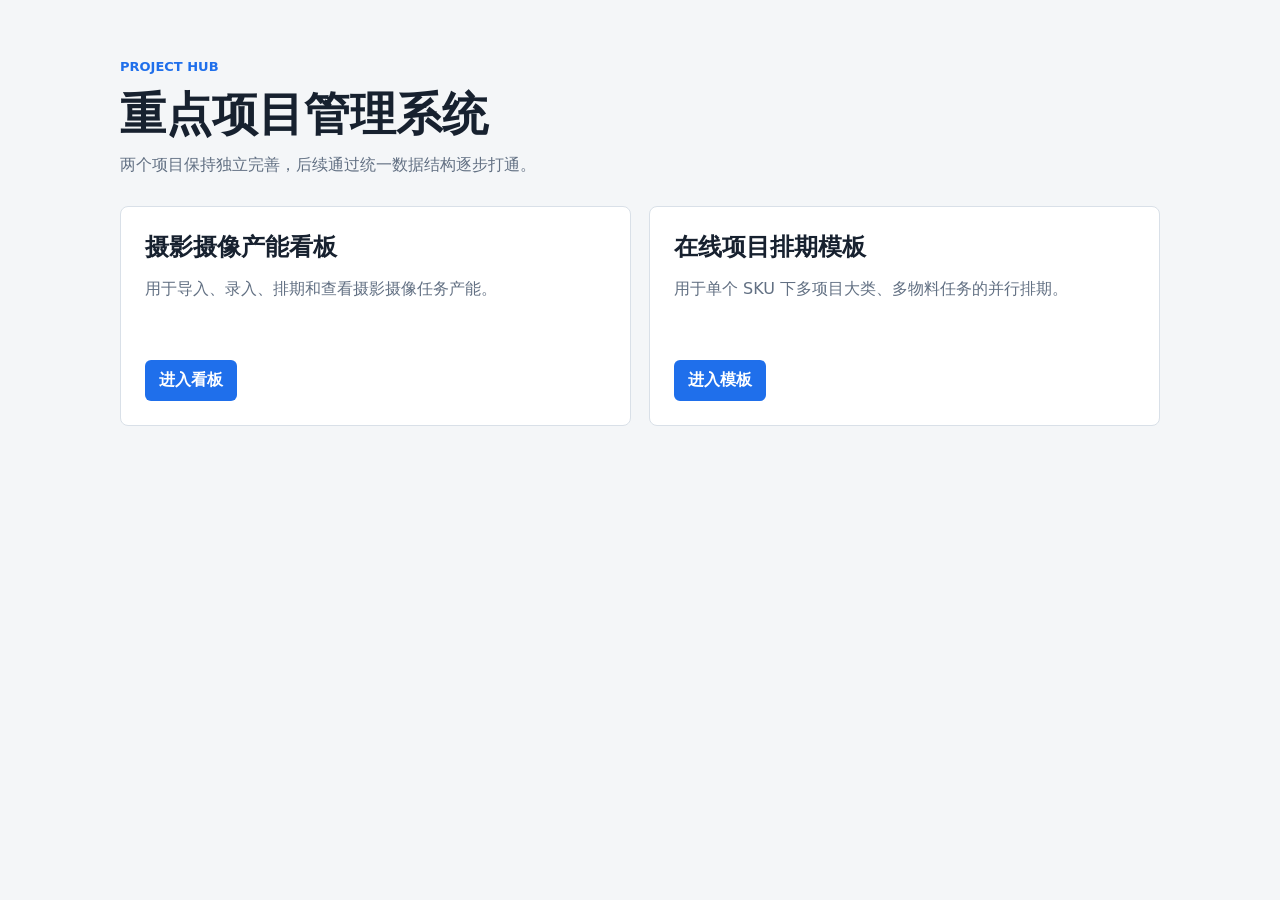
==== index.html @ 5977ead1 "Sync capacity dashboard system" ====
<!doctype html>
<html lang="zh-CN">
  <head>
    <meta charset="UTF-8" />
    <meta name="viewport" content="width=device-width, initial-scale=1.0" />
    <title>重点项目管理系统</title>
    <style>
      :root {
        color-scheme: light;
        --bg: #f4f6f8;
        --text: #17212f;
        --muted: #627083;
        --line: #d9e0e8;
        --surface: #ffffff;
        --primary: #1f6feb;
      }

      * {
        box-sizing: border-box;
      }

      body {
        margin: 0;
        min-height: 100vh;
        font-family: "Microsoft YaHei", "PingFang SC", system-ui, sans-serif;
        color: var(--text);
        background: var(--bg);
      }

      main {
        width: min(1040px, calc(100% - 40px));
        margin: 0 auto;
        padding: 56px 0;
      }

      header {
        margin-bottom: 28px;
      }

      p {
        margin: 0;
        color: var(--muted);
        line-height: 1.7;
      }

      h1 {
        margin: 0 0 10px;
        font-size: clamp(30px, 4vw, 46px);
        line-height: 1.15;
      }

      .eyebrow {
        margin-bottom: 10px;
        font-size: 13px;
        font-weight: 700;
        letter-spacing: 0;
        color: var(--primary);
        text-transform: uppercase;
      }

      .project-list {
        display: grid;
        grid-template-columns: repeat(2, minmax(0, 1fr));
        gap: 18px;
      }

      .project-card {
        display: flex;
        min-height: 220px;
        padding: 24px;
        border: 1px solid var(--line);
        border-radius: 8px;
        background: var(--surface);
        color: inherit;
        text-decoration: none;
        flex-direction: column;
        justify-content: space-between;
      }

      .project-card h2 {
        margin: 0 0 12px;
        font-size: 24px;
      }

      .project-card span {
        display: inline-flex;
        width: fit-content;
        margin-top: 22px;
        padding: 10px 14px;
        border-radius: 6px;
        background: var(--primary);
        color: #ffffff;
        font-weight: 700;
      }

      @media (max-width: 760px) {
        main {
          width: min(100% - 28px, 1040px);
          padding: 32px 0;
        }

        .project-list {
          grid-template-columns: 1fr;
        }
      }
    </style>
  </head>
  <body>
    <main>
      <header>
        <p class="eyebrow">Project Hub</p>
        <h1>重点项目管理系统</h1>
        <p>两个项目保持独立完善，后续通过统一数据结构逐步打通。</p>
      </header>

      <section class="project-list" aria-label="项目入口">
        <a class="project-card" href="./projects/capacity-board/index.html">
          <div>
            <h2>摄影摄像产能看板</h2>
            <p>用于导入、录入、排期和查看摄影摄像任务产能。</p>
          </div>
          <span>进入看板</span>
        </a>

        <a class="project-card" href="./projects/timeline-template/index.html">
          <div>
            <h2>在线项目排期模板</h2>
            <p>用于单个 SKU 下多项目大类、多物料任务的并行排期。</p>
          </div>
          <span>进入模板</span>
        </a>
      </section>
    </main>
  </body>
</html>
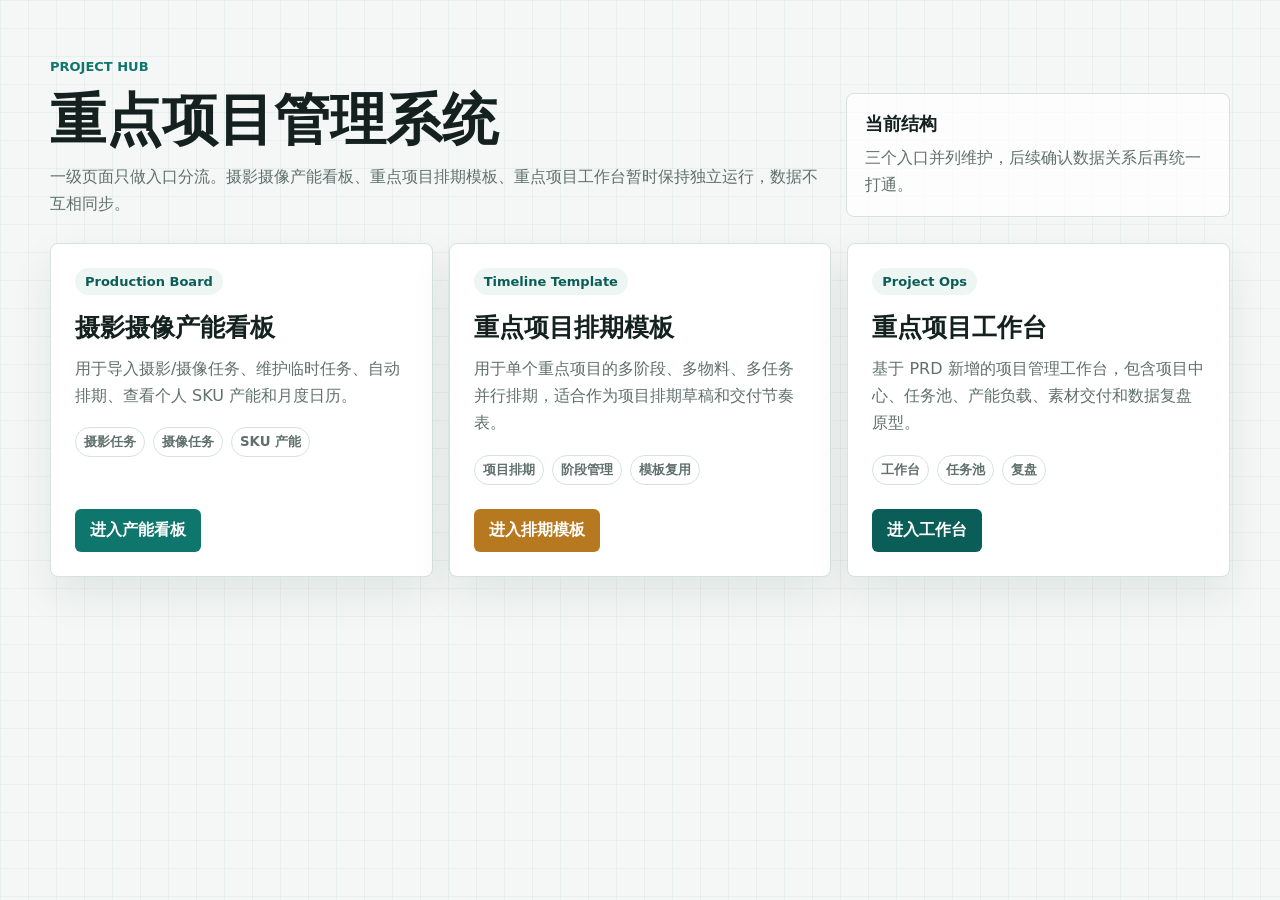
==== commit 2f268e01: "Update capacity board project" ====
--- a/index.html
+++ b/index.html
@@ -7,12 +7,15 @@
     <style>
       :root {
         color-scheme: light;
-        --bg: #f4f6f8;
-        --text: #17212f;
-        --muted: #627083;
-        --line: #d9e0e8;
+        --bg: #f4f7f6;
         --surface: #ffffff;
-        --primary: #1f6feb;
+        --surface-soft: #eef6f3;
+        --text: #14211f;
+        --muted: #60706c;
+        --line: #d6e2df;
+        --primary: #0f766e;
+        --primary-dark: #0b5d57;
+        --accent: #b7791f;
       }
 
       * {
@@ -24,17 +27,25 @@
         min-height: 100vh;
         font-family: "Microsoft YaHei", "PingFang SC", system-ui, sans-serif;
         color: var(--text);
-        background: var(--bg);
+        background:
+          linear-gradient(90deg, rgba(15, 118, 110, 0.05) 1px, transparent 1px),
+          linear-gradient(180deg, rgba(15, 118, 110, 0.05) 1px, transparent 1px),
+          var(--bg);
+        background-size: 28px 28px;
       }
 
       main {
-        width: min(1040px, calc(100% - 40px));
+        width: min(1180px, calc(100% - 44px));
         margin: 0 auto;
         padding: 56px 0;
       }
 
       header {
-        margin-bottom: 28px;
+        display: grid;
+        grid-template-columns: minmax(0, 1.1fr) minmax(280px, 0.55fr);
+        gap: 28px;
+        align-items: end;
+        margin-bottom: 26px;
       }
 
       p {
@@ -44,29 +55,43 @@
       }
 
       h1 {
-        margin: 0 0 10px;
-        font-size: clamp(30px, 4vw, 46px);
-        line-height: 1.15;
+        margin: 0 0 12px;
+        font-size: clamp(32px, 4.5vw, 56px);
+        line-height: 1.08;
+        max-width: 780px;
       }
 
       .eyebrow {
-        margin-bottom: 10px;
+        margin-bottom: 12px;
         font-size: 13px;
-        font-weight: 700;
+        font-weight: 800;
         letter-spacing: 0;
         color: var(--primary);
         text-transform: uppercase;
       }
 
+      .status-panel {
+        border: 1px solid var(--line);
+        border-radius: 8px;
+        padding: 18px;
+        background: rgba(255, 255, 255, 0.72);
+      }
+
+      .status-panel strong {
+        display: block;
+        margin-bottom: 8px;
+        font-size: 18px;
+      }
+
       .project-list {
         display: grid;
-        grid-template-columns: repeat(2, minmax(0, 1fr));
-        gap: 18px;
+        grid-template-columns: repeat(3, minmax(0, 1fr));
+        gap: 16px;
       }
 
       .project-card {
         display: flex;
-        min-height: 220px;
+        min-height: 286px;
         padding: 24px;
         border: 1px solid var(--line);
         border-radius: 8px;
@@ -75,32 +100,84 @@
         text-decoration: none;
         flex-direction: column;
         justify-content: space-between;
+        box-shadow: 0 18px 42px rgba(18, 33, 31, 0.08);
+        transition: transform 160ms ease, border-color 160ms ease, box-shadow 160ms ease;
+      }
+
+      .project-card:hover {
+        transform: translateY(-2px);
+        border-color: rgba(15, 118, 110, 0.5);
+        box-shadow: 0 22px 48px rgba(18, 33, 31, 0.12);
       }
 
       .project-card h2 {
         margin: 0 0 12px;
-        font-size: 24px;
-      }
-
-      .project-card span {
+        font-size: 25px;
+        line-height: 1.2;
+      }
+
+      .card-kicker {
         display: inline-flex;
         width: fit-content;
-        margin-top: 22px;
-        padding: 10px 14px;
+        margin-bottom: 18px;
+        padding: 6px 10px;
+        border-radius: 999px;
+        background: var(--surface-soft);
+        color: var(--primary-dark);
+        font-size: 13px;
+        font-weight: 800;
+      }
+
+      .project-card span:not(.card-kicker) {
+        display: inline-flex;
+        width: fit-content;
+        margin-top: 24px;
+        padding: 11px 15px;
         border-radius: 6px;
         background: var(--primary);
         color: #ffffff;
+        font-weight: 800;
+      }
+
+      .project-card:nth-child(2) span:not(.card-kicker) {
+        background: var(--accent);
+      }
+
+      .project-card:nth-child(3) span:not(.card-kicker) {
+        background: var(--primary-dark);
+      }
+
+      .card-links {
+        display: flex;
+        flex-wrap: wrap;
+        gap: 8px;
+        margin-top: 18px;
+      }
+
+      .card-links small {
+        padding: 5px 8px;
+        border: 1px solid var(--line);
+        border-radius: 999px;
+        color: var(--muted);
+        background: #ffffff;
         font-weight: 700;
       }
 
-      @media (max-width: 760px) {
-        main {
-          width: min(100% - 28px, 1040px);
-          padding: 32px 0;
-        }
-
+      @media (max-width: 980px) {
+        header,
         .project-list {
           grid-template-columns: 1fr;
+        }
+      }
+
+      @media (max-width: 640px) {
+        main {
+          width: min(100% - 28px, 1180px);
+          padding: 34px 0;
+        }
+
+        .project-card {
+          min-height: 240px;
         }
       }
     </style>
@@ -108,26 +185,58 @@
   <body>
     <main>
       <header>
-        <p class="eyebrow">Project Hub</p>
-        <h1>重点项目管理系统</h1>
-        <p>两个项目保持独立完善，后续通过统一数据结构逐步打通。</p>
+        <div>
+          <p class="eyebrow">Project Hub</p>
+          <h1>重点项目管理系统</h1>
+          <p>一级页面只做入口分流。摄影摄像产能看板、重点项目排期模板、重点项目工作台暂时保持独立运行，数据不互相同步。</p>
+        </div>
+        <aside class="status-panel" aria-label="系统状态">
+          <strong>当前结构</strong>
+          <p>三个入口并列维护，后续确认数据关系后再统一打通。</p>
+        </aside>
       </header>
 
       <section class="project-list" aria-label="项目入口">
-        <a class="project-card" href="./projects/capacity-board/index.html">
+        <a class="project-card" href="./projects/capacity-board/index.html?module=capacity">
           <div>
+            <span class="card-kicker">Production Board</span>
             <h2>摄影摄像产能看板</h2>
-            <p>用于导入、录入、排期和查看摄影摄像任务产能。</p>
+            <p>用于导入摄影/摄像任务、维护临时任务、自动排期、查看个人 SKU 产能和月度日历。</p>
+            <div class="card-links" aria-hidden="true">
+              <small>摄影任务</small>
+              <small>摄像任务</small>
+              <small>SKU 产能</small>
+            </div>
           </div>
-          <span>进入看板</span>
+          <span>进入产能看板</span>
         </a>
 
         <a class="project-card" href="./projects/timeline-template/index.html">
           <div>
-            <h2>在线项目排期模板</h2>
-            <p>用于单个 SKU 下多项目大类、多物料任务的并行排期。</p>
+            <span class="card-kicker">Timeline Template</span>
+            <h2>重点项目排期模板</h2>
+            <p>用于单个重点项目的多阶段、多物料、多任务并行排期，适合作为项目排期草稿和交付节奏表。</p>
+            <div class="card-links" aria-hidden="true">
+              <small>项目排期</small>
+              <small>阶段管理</small>
+              <small>模板复用</small>
+            </div>
           </div>
-          <span>进入模板</span>
+          <span>进入排期模板</span>
+        </a>
+
+        <a class="project-card" href="./projects/capacity-board/index.html?module=workbench">
+          <div>
+            <span class="card-kicker">Project Ops</span>
+            <h2>重点项目工作台</h2>
+            <p>基于 PRD 新增的项目管理工作台，包含项目中心、任务池、产能负载、素材交付和数据复盘原型。</p>
+            <div class="card-links" aria-hidden="true">
+              <small>工作台</small>
+              <small>任务池</small>
+              <small>复盘</small>
+            </div>
+          </div>
+          <span>进入工作台</span>
         </a>
       </section>
     </main>
